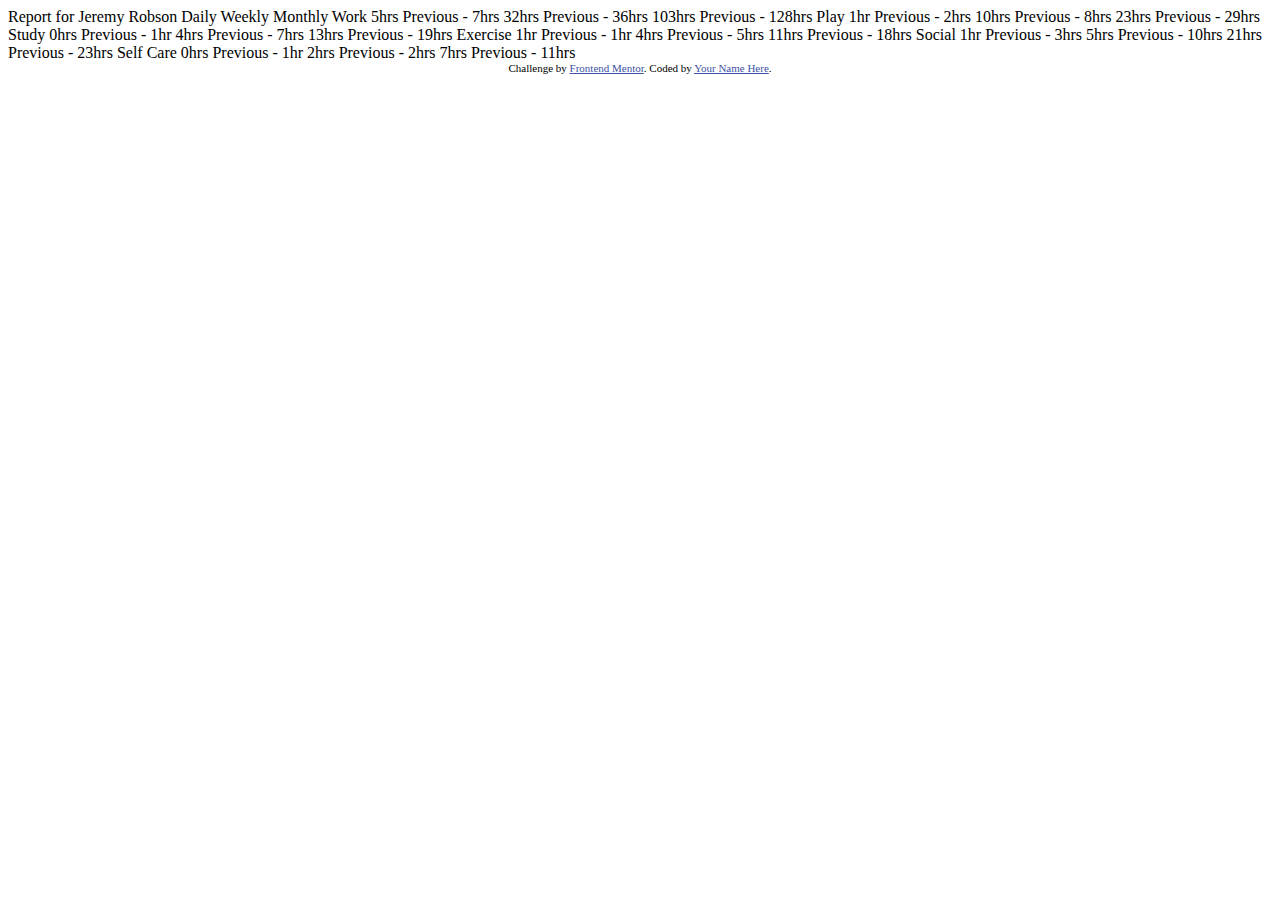
==== time-tracking-dashboard-main/index.html @ 98cc14f6 "docs : add time-tracking-dashboard folder" ====
<!DOCTYPE html>
<html lang="en">
<head>
  <meta charset="UTF-8">
  <meta name="viewport" content="width=device-width, initial-scale=1.0"> <!-- displays site properly based on user's device -->

  <link rel="icon" type="image/png" sizes="32x32" href="./images/favicon-32x32.png">
  
  <title>Frontend Mentor | Time tracking dashboard</title>

  <!-- Feel free to remove these styles or customise in your own stylesheet 👍 -->
  <style>
    .attribution { font-size: 11px; text-align: center; }
    .attribution a { color: hsl(228, 45%, 44%); }
  </style>
</head>
<body>

  Report for
  Jeremy Robson

  Daily
  Weekly
  Monthly

  Work
  5hrs <!-- daily -->
  Previous - 7hrs <!-- daily -->
  32hrs <!-- weekly -->
  Previous - 36hrs <!-- weekly -->
  103hrs <!-- monthly -->
  Previous - 128hrs <!-- monthly -->

  Play
  1hr <!-- daily -->
  Previous - 2hrs <!-- daily -->
  10hrs <!-- weekly -->
  Previous - 8hrs <!-- weekly -->
  23hrs <!-- monthly -->
  Previous - 29hrs <!-- monthly -->

  Study
  0hrs <!-- daily -->
  Previous - 1hr <!-- daily -->
  4hrs <!-- weekly -->
  Previous - 7hrs <!-- weekly -->
  13hrs <!-- monthly -->
  Previous - 19hrs <!-- monthly -->

  Exercise
  1hr <!-- daily -->
  Previous - 1hr <!-- daily -->
  4hrs <!-- weekly -->
  Previous - 5hrs <!-- weekly -->
  11hrs <!-- monthly -->
  Previous - 18hrs <!-- monthly -->

  Social
  1hr <!-- daily -->
  Previous - 3hrs <!-- daily -->
  5hrs <!-- weekly -->
  Previous - 10hrs <!-- weekly -->
  21hrs <!-- monthly -->
  Previous - 23hrs <!-- monthly -->

  Self Care
  0hrs <!-- daily -->
  Previous - 1hr <!-- daily -->
  2hrs <!-- weekly -->
  Previous - 2hrs <!-- weekly -->
  7hrs <!-- monthly -->
  Previous - 11hrs <!-- monthly -->

  
  <div class="attribution">
    Challenge by <a href="https://www.frontendmentor.io?ref=challenge" target="_blank">Frontend Mentor</a>. 
    Coded by <a href="#">Your Name Here</a>.
  </div>
</body>
</html>
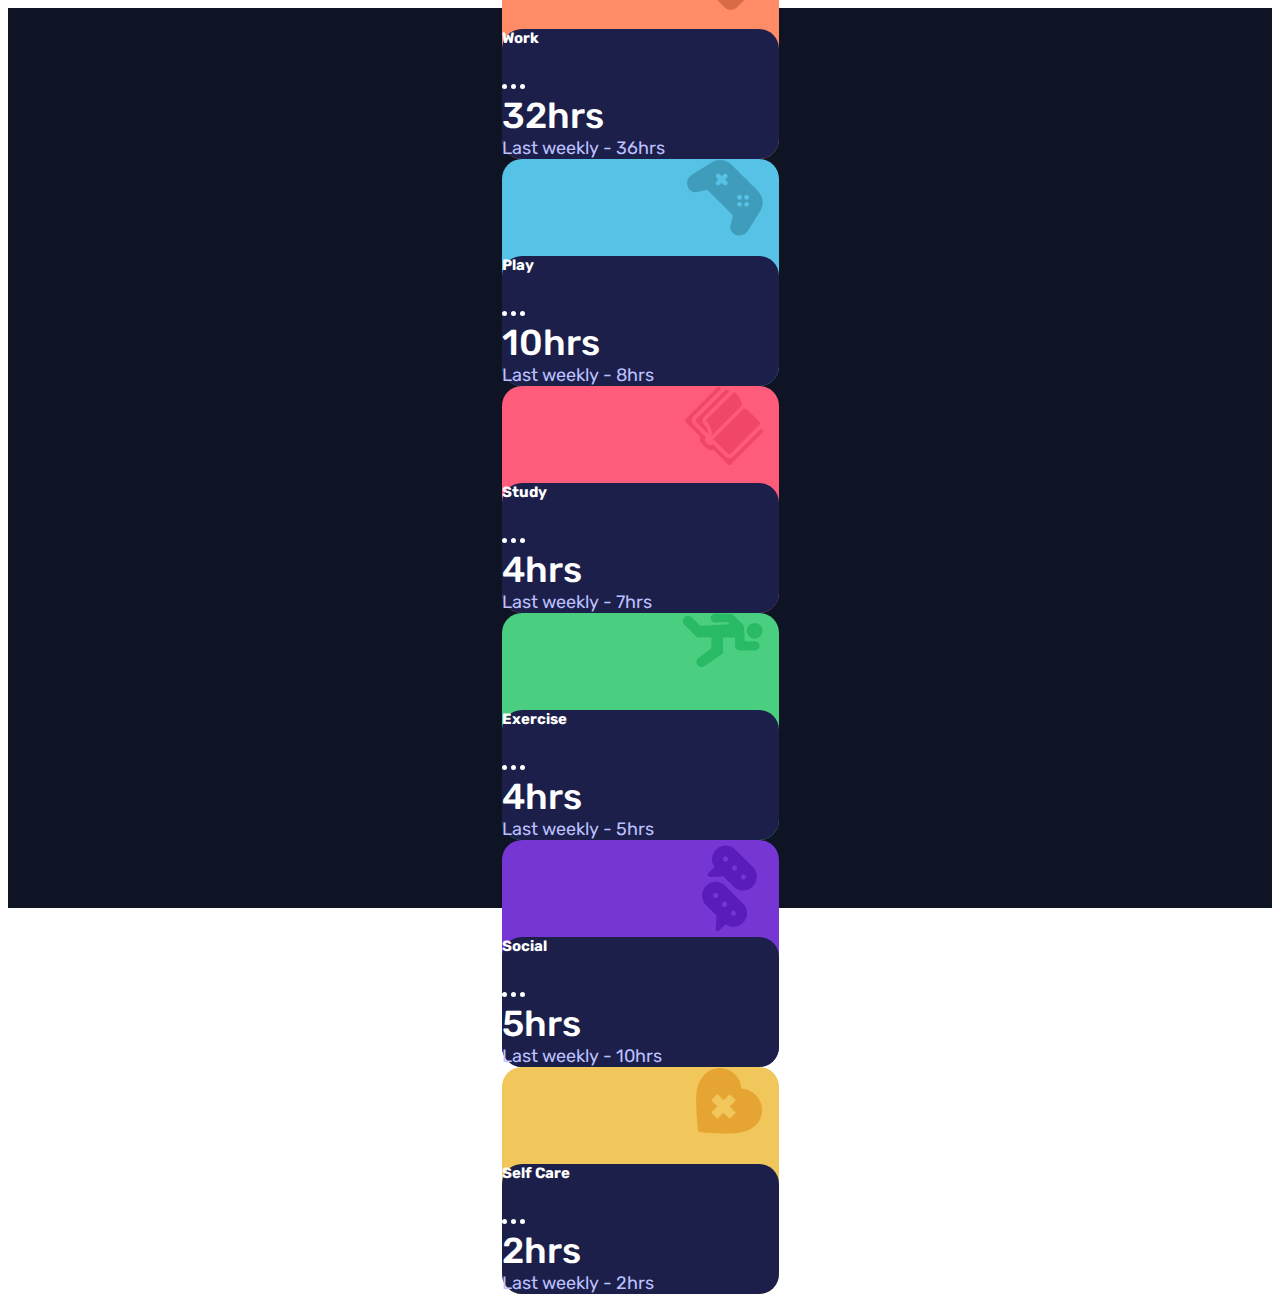
==== commit 55fb0fd2: "challenge: time-tracking-dashboard" ====
--- a/time-tracking-dashboard-main/index.html
+++ b/time-tracking-dashboard-main/index.html
@@ -1,80 +1,194 @@
-<!DOCTYPE html>
+<!doctype html>
 <html lang="en">
+
 <head>
-  <meta charset="UTF-8">
-  <meta name="viewport" content="width=device-width, initial-scale=1.0"> <!-- displays site properly based on user's device -->
+	<!-- Required meta tags -->
+	<meta charset="utf-8">
+	<meta name="viewport" content="width=device-width, initial-scale=1">
 
-  <link rel="icon" type="image/png" sizes="32x32" href="./images/favicon-32x32.png">
-  
-  <title>Frontend Mentor | Time tracking dashboard</title>
+	<!-- Bootstrap CSS -->
+	<link href="https://cdn.jsdelivr.net/npm/bootstrap@5.1.1/dist/css/bootstrap.min.css" rel="stylesheet"
+		integrity="sha384-F3w7mX95PdgyTmZZMECAngseQB83DfGTowi0iMjiWaeVhAn4FJkqJByhZMI3AhiU" crossorigin="anonymous">
+	<link rel="stylesheet" href="style.css">
 
-  <!-- Feel free to remove these styles or customise in your own stylesheet 👍 -->
-  <style>
-    .attribution { font-size: 11px; text-align: center; }
-    .attribution a { color: hsl(228, 45%, 44%); }
-  </style>
+	<title>Time Tracking Dashboard</title>
 </head>
+
 <body>
+	<section class="bg-very-dark-blue center-item time-track-section">
+		<div class="container g-0 row">
+			<div class="col-md-3 rounded-card bg-dark-blue">
+				<div
+					class="p-4 d-flex flex-md-column p-sm-5 justify-content-md-between justify-content-center rounded-card bg-blue align-items-center align-items-md-start">
+					<img src="images/image-jeremy.png" alt="" class="img-card">
+					<div class="my-sm-4">
+						<p class="mb-0 text-pale-blue">Report For</p>
+						<h1 class="fw-light display-4">Jeremy Robson</h1>
+					</div>
 
-  Report for
-  Jeremy Robson
+				</div>
+				<div class="bg-dark-blue p-sm-3 rounded-card">
+					<ul class="nav flex-sm-column">
+						<li class="nav-item">
+							<a class="nav-link" aria-current="page" href="#">Daily</a>
+						</li>
+						<li class="nav-item">
+							<a class="nav-link nav-link-active" href="#">Weekly</a>
+						</li>
+						<li class="nav-item">
+							<a class="nav-link" href="#">Monthly</a>
+						</li>
+					</ul>
+				</div>
+			</div>
+			<div class="col-sm-9">
+				<div class="py-4 px-sm-4 row g-sm-4 g-4">
+					<div class="col-sm-4">
+						<div class="bg-light-red rounded-card card-container">
+							<div class="bg-card">
+								<img src="images/icon-work.svg" alt="" class="icon-card">
+							</div>
+							<div
+								class="p-4 d-flex flex-column justify-content-between rounded-card bg-dark-blue card-content">
+								<div class="d-flex justify-content-between align-items-center">
+									<h5 class="my-auto title">Work</h5>
+									<div class="items-center ">
+										<span class=" dot"></span>
+										<span class="dot"></span>
+										<span class="dot"></span>
+									</div>
+								</div>
+								<div class="mt-3 hrs">
+									<h1 class="display-3 current">32hrs</h1>
+									<p class="opacity-50 text-pale-blue previous">Last week - 36 hrs
+									</p>
+								</div>
+							</div>
+						</div>
+					</div>
+					<div class="col-sm-4">
+						<div class="bg-soft-blue rounded-card">
+							<div class="bg-card">
+								<img src="images/icon-play.svg" alt="" class="icon-card">
+							</div>
+							<div
+								class="p-4 d-flex flex-column justify-content-between rounded-card bg-dark-blue card-content">
+								<div class="d-flex justify-content-between align-items-center">
+									<h5 class="my-auto title">Work</h5>
+									<div class="items-center ">
+										<span class=" dot"></span>
+										<span class="dot"></span>
+										<span class="dot"></span>
+									</div>
+								</div>
+								<div class="mt-3 hrs">
+									<h1 class="display-3 current">32hrs</h1>
+									<p class="opacity-50 text-pale-blue previous">Last week - 36 hrs
+									</p>
+								</div>
+							</div>
+						</div>
+					</div>
+					<div class="col-sm-4">
+						<div class="bg-light-red-s rounded-card">
+							<div class="bg-card">
+								<img src="images/icon-study.svg" alt="" class="icon-card">
+							</div>
+							<div
+								class="p-4 d-flex flex-column justify-content-between rounded-card bg-dark-blue card-content">
+								<div class="d-flex justify-content-between align-items-center">
+									<h5 class="my-auto title">Work</h5>
+									<div class="items-center ">
+										<span class=" dot"></span>
+										<span class="dot"></span>
+										<span class="dot"></span>
+									</div>
+								</div>
+								<div class="mt-3 hrs">
+									<h1 class="display-3 current">32hrs</h1>
+									<p class="opacity-50 text-pale-blue previous">Last week - 36 hrs
+									</p>
+								</div>
+							</div>
+						</div>
+					</div>
+					<div class="col-sm-4">
+						<div class="bg-lime-green rounded-card">
+							<div class="bg-card">
+								<img src="images/icon-exercise.svg" alt="" class="icon-card">
+							</div>
+							<div
+								class="p-4 d-flex flex-column justify-content-between rounded-card bg-dark-blue card-content">
+								<div class="d-flex justify-content-between align-items-center">
+									<h5 class="my-auto title">Work</h5>
+									<div class="items-center ">
+										<span class=" dot"></span>
+										<span class="dot"></span>
+										<span class="dot"></span>
+									</div>
+								</div>
+								<div class="mt-3 hrs">
+									<h1 class="display-3 current">32hrs</h1>
+									<p class="opacity-50 text-pale-blue previous">Last week - 36 hrs
+									</p>
+								</div>
+							</div>
+						</div>
+					</div>
+					<div class="col-sm-4">
+						<div class="bg-violet rounded-card">
+							<div class="bg-card">
+								<img src="images/icon-social.svg" alt="" class="icon-card">
+							</div>
+							<div
+								class="p-4 d-flex flex-column justify-content-between rounded-card bg-dark-blue card-content">
+								<div class="d-flex justify-content-between align-items-center">
+									<h5 class="my-auto title">Work</h5>
+									<div class="items-center ">
+										<span class=" dot"></span>
+										<span class="dot"></span>
+										<span class="dot"></span>
+									</div>
+								</div>
+								<div class="mt-3 hrs">
+									<h1 class="display-3 current">32hrs</h1>
+									<p class="opacity-50 text-pale-blue previous">Last week - 36 hrs
+									</p>
+								</div>
+							</div>
+						</div>
+					</div>
+					<div class="col-sm-4">
+						<div class="bg-soft-orange rounded-card">
+							<div class="bg-card">
+								<img src="images/icon-self-care.svg" alt="" class="icon-card">
+							</div>
+							<div
+								class="p-4 d-flex flex-column justify-content-between rounded-card bg-dark-blue card-content">
+								<div class="d-flex justify-content-between align-items-center">
+									<h5 class="my-auto title">Work</h5>
+									<div class="items-center ">
+										<span class=" dot"></span>
+										<span class="dot"></span>
+										<span class="dot"></span>
+									</div>
+								</div>
+								<div class="mt-3 hrs">
+									<h1 class="display-3 current">32hrs</h1>
+									<p class="opacity-50 text-pale-blue previous">Last week - 36 hrs
+									</p>
+								</div>
+							</div>
+						</div>
+					</div>
+				</div>
+			</div>
+		</div>
+	</section>
+	<script src="https://cdn.jsdelivr.net/npm/bootstrap@5.1.1/dist/js/bootstrap.bundle.min.js"
+		integrity="sha384-/bQdsTh/da6pkI1MST/rWKFNjaCP5gBSY4sEBT38Q/9RBh9AH40zEOg7Hlq2THRZ" crossorigin="anonymous">
+	</script>
+	<script src="app.js" type="text/javascript"></script>
+</body>
 
-  Daily
-  Weekly
-  Monthly
-
-  Work
-  5hrs <!-- daily -->
-  Previous - 7hrs <!-- daily -->
-  32hrs <!-- weekly -->
-  Previous - 36hrs <!-- weekly -->
-  103hrs <!-- monthly -->
-  Previous - 128hrs <!-- monthly -->
-
-  Play
-  1hr <!-- daily -->
-  Previous - 2hrs <!-- daily -->
-  10hrs <!-- weekly -->
-  Previous - 8hrs <!-- weekly -->
-  23hrs <!-- monthly -->
-  Previous - 29hrs <!-- monthly -->
-
-  Study
-  0hrs <!-- daily -->
-  Previous - 1hr <!-- daily -->
-  4hrs <!-- weekly -->
-  Previous - 7hrs <!-- weekly -->
-  13hrs <!-- monthly -->
-  Previous - 19hrs <!-- monthly -->
-
-  Exercise
-  1hr <!-- daily -->
-  Previous - 1hr <!-- daily -->
-  4hrs <!-- weekly -->
-  Previous - 5hrs <!-- weekly -->
-  11hrs <!-- monthly -->
-  Previous - 18hrs <!-- monthly -->
-
-  Social
-  1hr <!-- daily -->
-  Previous - 3hrs <!-- daily -->
-  5hrs <!-- weekly -->
-  Previous - 10hrs <!-- weekly -->
-  21hrs <!-- monthly -->
-  Previous - 23hrs <!-- monthly -->
-
-  Self Care
-  0hrs <!-- daily -->
-  Previous - 1hr <!-- daily -->
-  2hrs <!-- weekly -->
-  Previous - 2hrs <!-- weekly -->
-  7hrs <!-- monthly -->
-  Previous - 11hrs <!-- monthly -->
-
-  
-  <div class="attribution">
-    Challenge by <a href="https://www.frontendmentor.io?ref=challenge" target="_blank">Frontend Mentor</a>. 
-    Coded by <a href="#">Your Name Here</a>.
-  </div>
-</body>
 </html>--- a/time-tracking-dashboard-main/style.css
+++ b/time-tracking-dashboard-main/style.css
@@ -0,0 +1,181 @@
+@import url('https://fonts.googleapis.com/css2?family=Rubik:wght@300;400;500&display=swap');
+
+body {
+	font-family: 'Rubik', sans-serif;
+	color: #ffff;
+	font-size: 18px;
+}
+
+.bg-blue {
+	background-color: hsl(246, 80%, 60%);
+}
+
+/* Work */
+.bg-light-red {
+	background: hsl(15, 100%, 70%);
+	z-index: 100;
+}
+
+/* Play */
+.bg-soft-blue {
+	background: hsl(195, 74%, 62%);
+}
+
+/* Light Red */
+.bg-light-red-s {
+	background: hsl(348, 100%, 68%);
+}
+
+/* Exercies */
+.bg-lime-green {
+	background: hsl(145, 58%, 55%);
+}
+
+/* SOcial */
+.bg-violet {
+	background: hsl(264, 64%, 52%);
+}
+
+/* Self-Care */
+.bg-soft-orange {
+	background: hsl(43, 84%, 65%);
+}
+
+.bg-very-dark-blue {
+	background: hsl(226, 43%, 10%);
+	height: 100vh;
+}
+
+.bg-dark-blue {
+	background: hsl(235, 46%, 20%);
+}
+
+.bg-desaturated-blue {
+	background: hsl(235, 45%, 61%);
+}
+
+.bg-pale-blue {
+	background: hsl(236, 100%, 87%);
+}
+
+.text-pale-blue {
+	color: hsl(236, 100%, 87%);
+}
+
+.center-item {
+	display: flex;
+	justify-content: center;
+	align-items: center;
+}
+
+.img-card {
+	width: 100px;
+	height: 100px;
+	border: 4px solid #fff;
+	border-radius: 50%;
+}
+
+
+.rounded-card {
+	border-radius: 20px;
+}
+
+.nav-link {
+	color: hsl(236, 100%, 87%);
+	opacity: 50%;
+}
+
+.nav-link:focus {
+	opacity: 100%;
+	color: hsl(236, 100%, 87%);
+}
+
+.nav-link:hover {
+	opacity: 100%;
+	color: hsl(236, 100%, 87%);
+}
+
+.nav-link-active {
+	opacity: 100%;
+	color: hsl(236, 100%, 87%);
+}
+
+.bg-card {
+	z-index: 1;
+	height: 8vh;
+	position: relative;
+}
+
+.icon-card {
+	position: absolute;
+	right: 1rem;
+	z-index: -1;
+}
+
+.card-content {
+	position: relative;
+	z-index: 11;
+	cursor: pointer;
+}
+
+.card-content:hover {
+	background: hsl(235, 45%, 61%);
+}
+
+.dot {
+	height: 5px;
+	width: 5px;
+	background-color: #fff;
+	border-radius: 50%;
+	display: inline-block;
+	cursor: pointer;
+}
+
+.time-track-section {
+	min-height: 100vh;
+}
+
+.display-3 {
+	font-weight: 500;
+	margin: auto 0;
+}
+
+p {
+	margin: auto 0;
+}
+
+
+@media only screen and (max-width: 768px) {
+	.time-track-section {
+		justify-content: center;
+		align-items: center;
+		padding: 1rem;
+		height: 100%;
+	}
+
+	.img-card {
+		height: 60px;
+		width: 60px;
+		margin-right: 0.5rem;
+	}
+
+	.display-4 {
+		font-size: 1.75rem;
+	}
+
+	.nav {
+		display: flex;
+		justify-content: center;
+		padding: 0.5rem;
+	}
+
+	.hrs {
+		display: flex;
+		justify-content: space-between;
+		/* align-items: center; */
+	}
+
+	.display-3 {
+		font-size: 1.75rem;
+	}
+}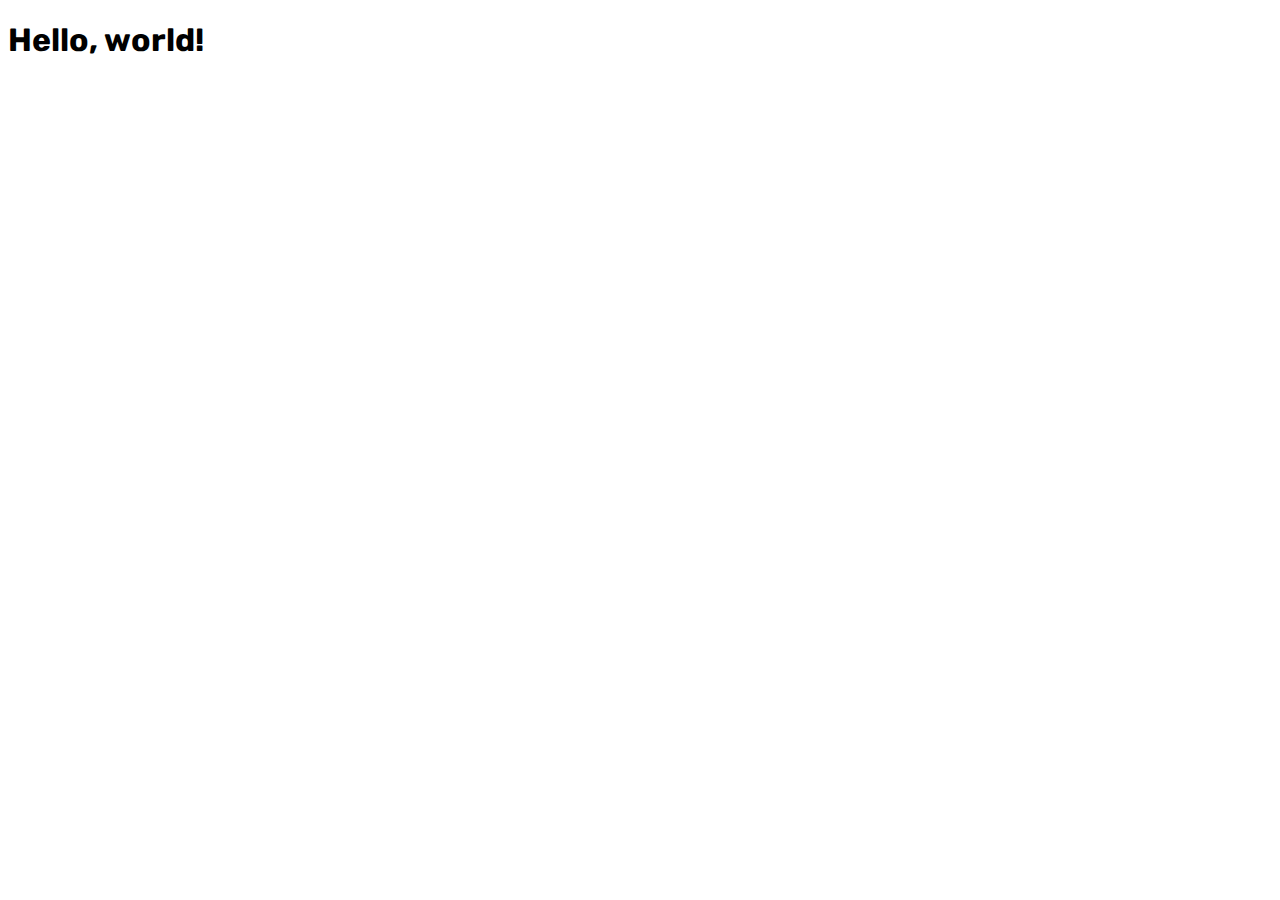
==== commit d4c5f9b1: "style : set color class" ====
--- a/time-tracking-dashboard-main/index.html
+++ b/time-tracking-dashboard-main/index.html
@@ -11,184 +11,14 @@
 		integrity="sha384-F3w7mX95PdgyTmZZMECAngseQB83DfGTowi0iMjiWaeVhAn4FJkqJByhZMI3AhiU" crossorigin="anonymous">
 	<link rel="stylesheet" href="style.css">
 
-	<title>Time Tracking Dashboard</title>
+	<title>Hello, world!</title>
 </head>
 
 <body>
-	<section class="bg-very-dark-blue center-item time-track-section">
-		<div class="container g-0 row">
-			<div class="col-md-3 rounded-card bg-dark-blue">
-				<div
-					class="p-4 d-flex flex-md-column p-sm-5 justify-content-md-between justify-content-center rounded-card bg-blue align-items-center align-items-md-start">
-					<img src="images/image-jeremy.png" alt="" class="img-card">
-					<div class="my-sm-4">
-						<p class="mb-0 text-pale-blue">Report For</p>
-						<h1 class="fw-light display-4">Jeremy Robson</h1>
-					</div>
-
-				</div>
-				<div class="bg-dark-blue p-sm-3 rounded-card">
-					<ul class="nav flex-sm-column">
-						<li class="nav-item">
-							<a class="nav-link" aria-current="page" href="#">Daily</a>
-						</li>
-						<li class="nav-item">
-							<a class="nav-link nav-link-active" href="#">Weekly</a>
-						</li>
-						<li class="nav-item">
-							<a class="nav-link" href="#">Monthly</a>
-						</li>
-					</ul>
-				</div>
-			</div>
-			<div class="col-sm-9">
-				<div class="py-4 px-sm-4 row g-sm-4 g-4">
-					<div class="col-sm-4">
-						<div class="bg-light-red rounded-card card-container">
-							<div class="bg-card">
-								<img src="images/icon-work.svg" alt="" class="icon-card">
-							</div>
-							<div
-								class="p-4 d-flex flex-column justify-content-between rounded-card bg-dark-blue card-content">
-								<div class="d-flex justify-content-between align-items-center">
-									<h5 class="my-auto title">Work</h5>
-									<div class="items-center ">
-										<span class=" dot"></span>
-										<span class="dot"></span>
-										<span class="dot"></span>
-									</div>
-								</div>
-								<div class="mt-3 hrs">
-									<h1 class="display-3 current">32hrs</h1>
-									<p class="opacity-50 text-pale-blue previous">Last week - 36 hrs
-									</p>
-								</div>
-							</div>
-						</div>
-					</div>
-					<div class="col-sm-4">
-						<div class="bg-soft-blue rounded-card">
-							<div class="bg-card">
-								<img src="images/icon-play.svg" alt="" class="icon-card">
-							</div>
-							<div
-								class="p-4 d-flex flex-column justify-content-between rounded-card bg-dark-blue card-content">
-								<div class="d-flex justify-content-between align-items-center">
-									<h5 class="my-auto title">Work</h5>
-									<div class="items-center ">
-										<span class=" dot"></span>
-										<span class="dot"></span>
-										<span class="dot"></span>
-									</div>
-								</div>
-								<div class="mt-3 hrs">
-									<h1 class="display-3 current">32hrs</h1>
-									<p class="opacity-50 text-pale-blue previous">Last week - 36 hrs
-									</p>
-								</div>
-							</div>
-						</div>
-					</div>
-					<div class="col-sm-4">
-						<div class="bg-light-red-s rounded-card">
-							<div class="bg-card">
-								<img src="images/icon-study.svg" alt="" class="icon-card">
-							</div>
-							<div
-								class="p-4 d-flex flex-column justify-content-between rounded-card bg-dark-blue card-content">
-								<div class="d-flex justify-content-between align-items-center">
-									<h5 class="my-auto title">Work</h5>
-									<div class="items-center ">
-										<span class=" dot"></span>
-										<span class="dot"></span>
-										<span class="dot"></span>
-									</div>
-								</div>
-								<div class="mt-3 hrs">
-									<h1 class="display-3 current">32hrs</h1>
-									<p class="opacity-50 text-pale-blue previous">Last week - 36 hrs
-									</p>
-								</div>
-							</div>
-						</div>
-					</div>
-					<div class="col-sm-4">
-						<div class="bg-lime-green rounded-card">
-							<div class="bg-card">
-								<img src="images/icon-exercise.svg" alt="" class="icon-card">
-							</div>
-							<div
-								class="p-4 d-flex flex-column justify-content-between rounded-card bg-dark-blue card-content">
-								<div class="d-flex justify-content-between align-items-center">
-									<h5 class="my-auto title">Work</h5>
-									<div class="items-center ">
-										<span class=" dot"></span>
-										<span class="dot"></span>
-										<span class="dot"></span>
-									</div>
-								</div>
-								<div class="mt-3 hrs">
-									<h1 class="display-3 current">32hrs</h1>
-									<p class="opacity-50 text-pale-blue previous">Last week - 36 hrs
-									</p>
-								</div>
-							</div>
-						</div>
-					</div>
-					<div class="col-sm-4">
-						<div class="bg-violet rounded-card">
-							<div class="bg-card">
-								<img src="images/icon-social.svg" alt="" class="icon-card">
-							</div>
-							<div
-								class="p-4 d-flex flex-column justify-content-between rounded-card bg-dark-blue card-content">
-								<div class="d-flex justify-content-between align-items-center">
-									<h5 class="my-auto title">Work</h5>
-									<div class="items-center ">
-										<span class=" dot"></span>
-										<span class="dot"></span>
-										<span class="dot"></span>
-									</div>
-								</div>
-								<div class="mt-3 hrs">
-									<h1 class="display-3 current">32hrs</h1>
-									<p class="opacity-50 text-pale-blue previous">Last week - 36 hrs
-									</p>
-								</div>
-							</div>
-						</div>
-					</div>
-					<div class="col-sm-4">
-						<div class="bg-soft-orange rounded-card">
-							<div class="bg-card">
-								<img src="images/icon-self-care.svg" alt="" class="icon-card">
-							</div>
-							<div
-								class="p-4 d-flex flex-column justify-content-between rounded-card bg-dark-blue card-content">
-								<div class="d-flex justify-content-between align-items-center">
-									<h5 class="my-auto title">Work</h5>
-									<div class="items-center ">
-										<span class=" dot"></span>
-										<span class="dot"></span>
-										<span class="dot"></span>
-									</div>
-								</div>
-								<div class="mt-3 hrs">
-									<h1 class="display-3 current">32hrs</h1>
-									<p class="opacity-50 text-pale-blue previous">Last week - 36 hrs
-									</p>
-								</div>
-							</div>
-						</div>
-					</div>
-				</div>
-			</div>
-		</div>
-	</section>
+	<h1>Hello, world!</h1>
 	<script src="https://cdn.jsdelivr.net/npm/bootstrap@5.1.1/dist/js/bootstrap.bundle.min.js"
 		integrity="sha384-/bQdsTh/da6pkI1MST/rWKFNjaCP5gBSY4sEBT38Q/9RBh9AH40zEOg7Hlq2THRZ" crossorigin="anonymous">
 	</script>
-	<script src="app.js" type="text/javascript"></script>
 </body>
 
 </html>--- a/time-tracking-dashboard-main/style.css
+++ b/time-tracking-dashboard-main/style.css
@@ -2,8 +2,6 @@
 
 body {
 	font-family: 'Rubik', sans-serif;
-	color: #ffff;
-	font-size: 18px;
 }
 
 .bg-blue {
@@ -13,7 +11,6 @@
 /* Work */
 .bg-light-red {
 	background: hsl(15, 100%, 70%);
-	z-index: 100;
 }
 
 /* Play */
@@ -43,7 +40,6 @@
 
 .bg-very-dark-blue {
 	background: hsl(226, 43%, 10%);
-	height: 100vh;
 }
 
 .bg-dark-blue {
@@ -56,126 +52,4 @@
 
 .bg-pale-blue {
 	background: hsl(236, 100%, 87%);
-}
-
-.text-pale-blue {
-	color: hsl(236, 100%, 87%);
-}
-
-.center-item {
-	display: flex;
-	justify-content: center;
-	align-items: center;
-}
-
-.img-card {
-	width: 100px;
-	height: 100px;
-	border: 4px solid #fff;
-	border-radius: 50%;
-}
-
-
-.rounded-card {
-	border-radius: 20px;
-}
-
-.nav-link {
-	color: hsl(236, 100%, 87%);
-	opacity: 50%;
-}
-
-.nav-link:focus {
-	opacity: 100%;
-	color: hsl(236, 100%, 87%);
-}
-
-.nav-link:hover {
-	opacity: 100%;
-	color: hsl(236, 100%, 87%);
-}
-
-.nav-link-active {
-	opacity: 100%;
-	color: hsl(236, 100%, 87%);
-}
-
-.bg-card {
-	z-index: 1;
-	height: 8vh;
-	position: relative;
-}
-
-.icon-card {
-	position: absolute;
-	right: 1rem;
-	z-index: -1;
-}
-
-.card-content {
-	position: relative;
-	z-index: 11;
-	cursor: pointer;
-}
-
-.card-content:hover {
-	background: hsl(235, 45%, 61%);
-}
-
-.dot {
-	height: 5px;
-	width: 5px;
-	background-color: #fff;
-	border-radius: 50%;
-	display: inline-block;
-	cursor: pointer;
-}
-
-.time-track-section {
-	min-height: 100vh;
-}
-
-.display-3 {
-	font-weight: 500;
-	margin: auto 0;
-}
-
-p {
-	margin: auto 0;
-}
-
-
-@media only screen and (max-width: 768px) {
-	.time-track-section {
-		justify-content: center;
-		align-items: center;
-		padding: 1rem;
-		height: 100%;
-	}
-
-	.img-card {
-		height: 60px;
-		width: 60px;
-		margin-right: 0.5rem;
-	}
-
-	.display-4 {
-		font-size: 1.75rem;
-	}
-
-	.nav {
-		display: flex;
-		justify-content: center;
-		padding: 0.5rem;
-	}
-
-	.hrs {
-		display: flex;
-		justify-content: space-between;
-		/* align-items: center; */
-	}
-
-	.display-3 {
-		font-size: 1.75rem;
-	}
 }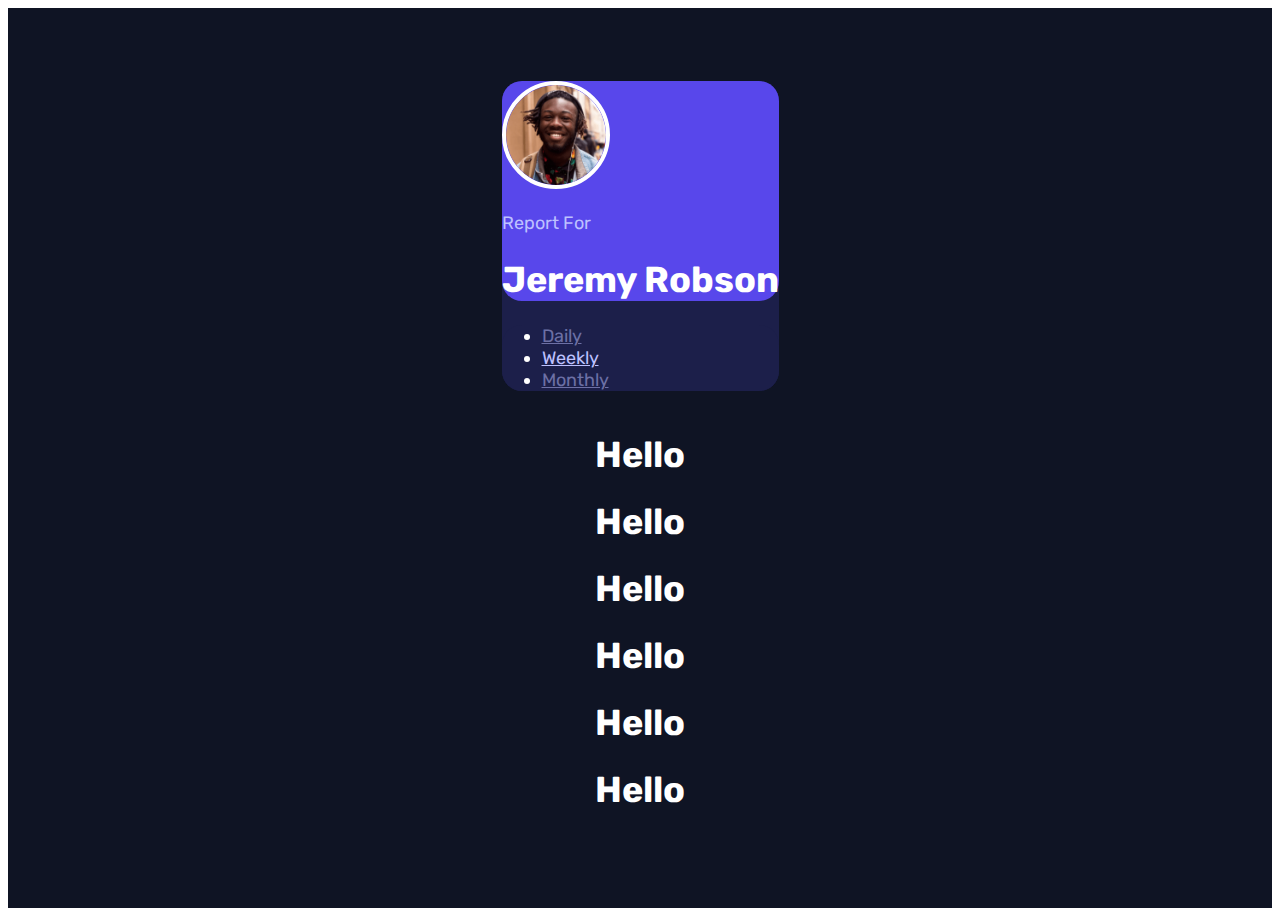
==== commit a7b1a6b6: "style : Card Main Menu" ====
--- a/time-tracking-dashboard-main/index.html
+++ b/time-tracking-dashboard-main/index.html
@@ -15,7 +15,55 @@
 </head>
 
 <body>
-	<h1>Hello, world!</h1>
+	<section class="bg-very-dark-blue center-item">
+		<div class="container g-0 row">
+			<div class="col-sm-3 rounded-card bg-dark-blue">
+				<div class=" d-flex flex-sm-column p-sm-5 justify-content-sm-between rounded-card bg-blue">
+					<img src="images/image-jeremy.png" alt="" class="img-card">
+					<div class="my-sm-5">
+						<p class="mb-0 text-pale-blue">Report For</p>
+						<h1 class="fw-light display-4">Jeremy Robson</h1>
+					</div>
+
+				</div>
+				<div class="bg-dark-blue p-sm-3 rounded-card">
+					<ul class="nav flex-column">
+						<li class="nav-item">
+							<a class="nav-link" aria-current="page" href="#">Daily</a>
+						</li>
+						<li class="nav-item">
+							<a class="nav-link nav-link-active" href="#">Weekly</a>
+						</li>
+						<li class="nav-item">
+							<a class="nav-link" href="#">Monthly</a>
+						</li>
+					</ul>
+				</div>
+			</div>
+			<div class="col-sm-9 center-item">
+				<div class="row">
+					<div class="col-sm-4">
+						<h1 class="text-white">Hello</h1>
+					</div>
+					<div class="col-sm-4">
+						<h1 class="text-white">Hello</h1>
+					</div>
+					<div class="col-sm-4">
+						<h1 class="text-white">Hello</h1>
+					</div>
+					<div class="col-sm-4">
+						<h1 class="text-white">Hello</h1>
+					</div>
+					<div class="col-sm-4">
+						<h1 class="text-white">Hello</h1>
+					</div>
+					<div class="col-sm-4">
+						<h1 class="text-white">Hello</h1>
+					</div>
+				</div>
+			</div>
+		</div>
+	</section>
 	<script src="https://cdn.jsdelivr.net/npm/bootstrap@5.1.1/dist/js/bootstrap.bundle.min.js"
 		integrity="sha384-/bQdsTh/da6pkI1MST/rWKFNjaCP5gBSY4sEBT38Q/9RBh9AH40zEOg7Hlq2THRZ" crossorigin="anonymous">
 	</script>
--- a/time-tracking-dashboard-main/style.css
+++ b/time-tracking-dashboard-main/style.css
@@ -2,6 +2,8 @@
 
 body {
 	font-family: 'Rubik', sans-serif;
+	color: #ffff;
+	font-size: 18px;
 }
 
 .bg-blue {
@@ -40,6 +42,7 @@
 
 .bg-very-dark-blue {
 	background: hsl(226, 43%, 10%);
+	height: 100vh;
 }
 
 .bg-dark-blue {
@@ -52,4 +55,35 @@
 
 .bg-pale-blue {
 	background: hsl(236, 100%, 87%);
+}
+
+.text-pale-blue {
+	color: hsl(236, 100%, 87%);
+}
+
+.center-item {
+	display: flex;
+	justify-content: center;
+	align-items: center;
+}
+
+.img-card {
+	width: 100px;
+	height: 100px;
+	border: 4px solid #fff;
+	border-radius: 50%;
+}
+
+
+.rounded-card {
+	border-radius: 20px;
+}
+
+.nav-link {
+	color: hsl(236, 100%, 87%);
+	opacity: 50%;
+}
+
+.nav-link-active {
+	opacity: 100%;
 }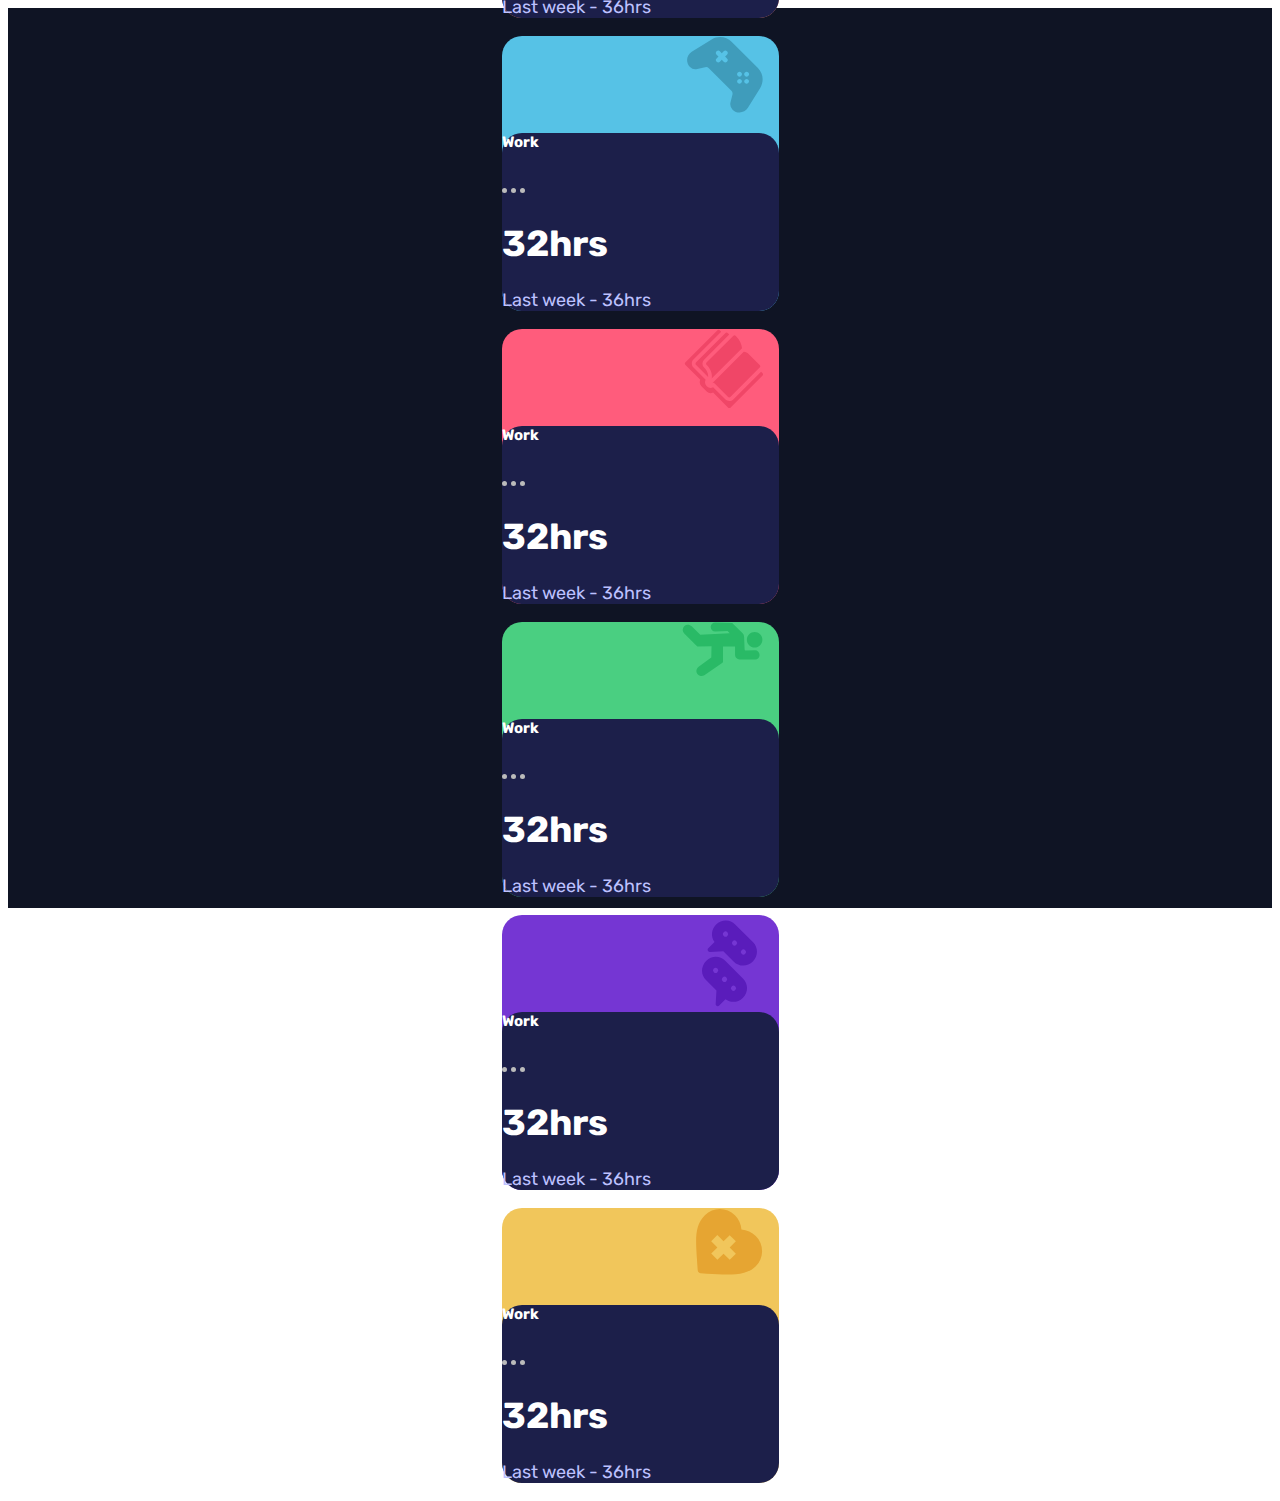
==== commit 64f1ed90: "style : styling all card" ====
--- a/time-tracking-dashboard-main/index.html
+++ b/time-tracking-dashboard-main/index.html
@@ -20,7 +20,7 @@
 			<div class="col-sm-3 rounded-card bg-dark-blue">
 				<div class=" d-flex flex-sm-column p-sm-5 justify-content-sm-between rounded-card bg-blue">
 					<img src="images/image-jeremy.png" alt="" class="img-card">
-					<div class="my-sm-5">
+					<div class="my-sm-4">
 						<p class="mb-0 text-pale-blue">Report For</p>
 						<h1 class="fw-light display-4">Jeremy Robson</h1>
 					</div>
@@ -40,25 +40,145 @@
 					</ul>
 				</div>
 			</div>
-			<div class="col-sm-9 center-item">
-				<div class="row">
+			<div class="col-sm-9">
+				<div class="px-4 row g-sm-4">
 					<div class="col-sm-4">
-						<h1 class="text-white">Hello</h1>
+						<div class="bg-light-red rounded-card">
+							<div class="bg-card">
+								<img src="images/icon-work.svg" alt="" class="icon-card">
+							</div>
+							<div
+								class="d-flex flex-sm-column p-sm-4 justify-content-sm-between rounded-card bg-dark-blue card-content">
+								<div class="d-flex justify-content-between align-items-center">
+									<h5 class="my-auto">Work</h5>
+									<div class="items-center ">
+										<span class=" dot"></span>
+										<span class="dot"></span>
+										<span class="dot"></span>
+									</div>
+								</div>
+								<div class="mt-sm-3">
+									<h1 class="display-3 current">32hrs</h1>
+									<p class="opacity-50 text-pale-blue">Last week - <span class="previous">36hrs</span>
+									</p>
+								</div>
+							</div>
+						</div>
 					</div>
 					<div class="col-sm-4">
-						<h1 class="text-white">Hello</h1>
+						<div class="bg-soft-blue rounded-card">
+							<div class="bg-card">
+								<img src="images/icon-play.svg" alt="" class="icon-card">
+							</div>
+							<div
+								class="d-flex flex-sm-column p-sm-4 justify-content-sm-between rounded-card bg-dark-blue card-content">
+								<div class="d-flex justify-content-between align-items-center">
+									<h5 class="my-auto">Work</h5>
+									<div class="items-center ">
+										<span class=" dot"></span>
+										<span class="dot"></span>
+										<span class="dot"></span>
+									</div>
+								</div>
+								<div class="mt-sm-3">
+									<h1 class="display-3 current">32hrs</h1>
+									<p class="opacity-50 text-pale-blue">Last week - <span class="previous">36hrs</span>
+									</p>
+								</div>
+							</div>
+						</div>
 					</div>
 					<div class="col-sm-4">
-						<h1 class="text-white">Hello</h1>
+						<div class="bg-light-red-s rounded-card">
+							<div class="bg-card">
+								<img src="images/icon-study.svg" alt="" class="icon-card">
+							</div>
+							<div
+								class="d-flex flex-sm-column p-sm-4 justify-content-sm-between rounded-card bg-dark-blue card-content">
+								<div class="d-flex justify-content-between align-items-center">
+									<h5 class="my-auto">Work</h5>
+									<div class="items-center ">
+										<span class=" dot"></span>
+										<span class="dot"></span>
+										<span class="dot"></span>
+									</div>
+								</div>
+								<div class="mt-sm-3">
+									<h1 class="display-3 current">32hrs</h1>
+									<p class="opacity-50 text-pale-blue">Last week - <span class="previous">36hrs</span>
+									</p>
+								</div>
+							</div>
+						</div>
 					</div>
 					<div class="col-sm-4">
-						<h1 class="text-white">Hello</h1>
+						<div class="bg-lime-green rounded-card">
+							<div class="bg-card">
+								<img src="images/icon-exercise.svg" alt="" class="icon-card">
+							</div>
+							<div
+								class="d-flex flex-sm-column p-sm-4 justify-content-sm-between rounded-card bg-dark-blue card-content">
+								<div class="d-flex justify-content-between align-items-center">
+									<h5 class="my-auto">Work</h5>
+									<div class="items-center ">
+										<span class=" dot"></span>
+										<span class="dot"></span>
+										<span class="dot"></span>
+									</div>
+								</div>
+								<div class="mt-sm-3">
+									<h1 class="display-3 current">32hrs</h1>
+									<p class="opacity-50 text-pale-blue">Last week - <span class="previous">36hrs</span>
+									</p>
+								</div>
+							</div>
+						</div>
 					</div>
 					<div class="col-sm-4">
-						<h1 class="text-white">Hello</h1>
+						<div class="bg-violet rounded-card">
+							<div class="bg-card">
+								<img src="images/icon-social.svg" alt="" class="icon-card">
+							</div>
+							<div
+								class="d-flex flex-sm-column p-sm-4 justify-content-sm-between rounded-card bg-dark-blue card-content">
+								<div class="d-flex justify-content-between align-items-center">
+									<h5 class="my-auto">Work</h5>
+									<div class="items-center ">
+										<span class=" dot"></span>
+										<span class="dot"></span>
+										<span class="dot"></span>
+									</div>
+								</div>
+								<div class="mt-sm-3">
+									<h1 class="display-3 current">32hrs</h1>
+									<p class="opacity-50 text-pale-blue">Last week - <span class="previous">36hrs</span>
+									</p>
+								</div>
+							</div>
+						</div>
 					</div>
 					<div class="col-sm-4">
-						<h1 class="text-white">Hello</h1>
+						<div class="bg-soft-orange rounded-card">
+							<div class="bg-card">
+								<img src="images/icon-self-care.svg" alt="" class="icon-card">
+							</div>
+							<div
+								class="d-flex flex-sm-column p-sm-4 justify-content-sm-between rounded-card bg-dark-blue card-content">
+								<div class="d-flex justify-content-between align-items-center">
+									<h5 class="my-auto">Work</h5>
+									<div class="items-center ">
+										<span class=" dot"></span>
+										<span class="dot"></span>
+										<span class="dot"></span>
+									</div>
+								</div>
+								<div class="mt-sm-3">
+									<h1 class="display-3 current">32hrs</h1>
+									<p class="opacity-50 text-pale-blue">Last week - <span class="previous">36hrs</span>
+									</p>
+								</div>
+							</div>
+						</div>
 					</div>
 				</div>
 			</div>
--- a/time-tracking-dashboard-main/style.css
+++ b/time-tracking-dashboard-main/style.css
@@ -13,6 +13,7 @@
 /* Work */
 .bg-light-red {
 	background: hsl(15, 100%, 70%);
+	z-index: 100;
 }
 
 /* Play */
@@ -86,4 +87,30 @@
 
 .nav-link-active {
 	opacity: 100%;
+}
+
+.bg-card {
+	z-index: 1;
+	height: 8vh;
+	position: relative;
+}
+
+.icon-card {
+	position: absolute;
+	right: 1rem;
+	z-index: -1;
+}
+
+.card-content {
+	position: relative;
+	z-index: 11;
+
+}
+
+.dot {
+	height: 5px;
+	width: 5px;
+	background-color: #bbb;
+	border-radius: 50%;
+	display: inline-block;
 }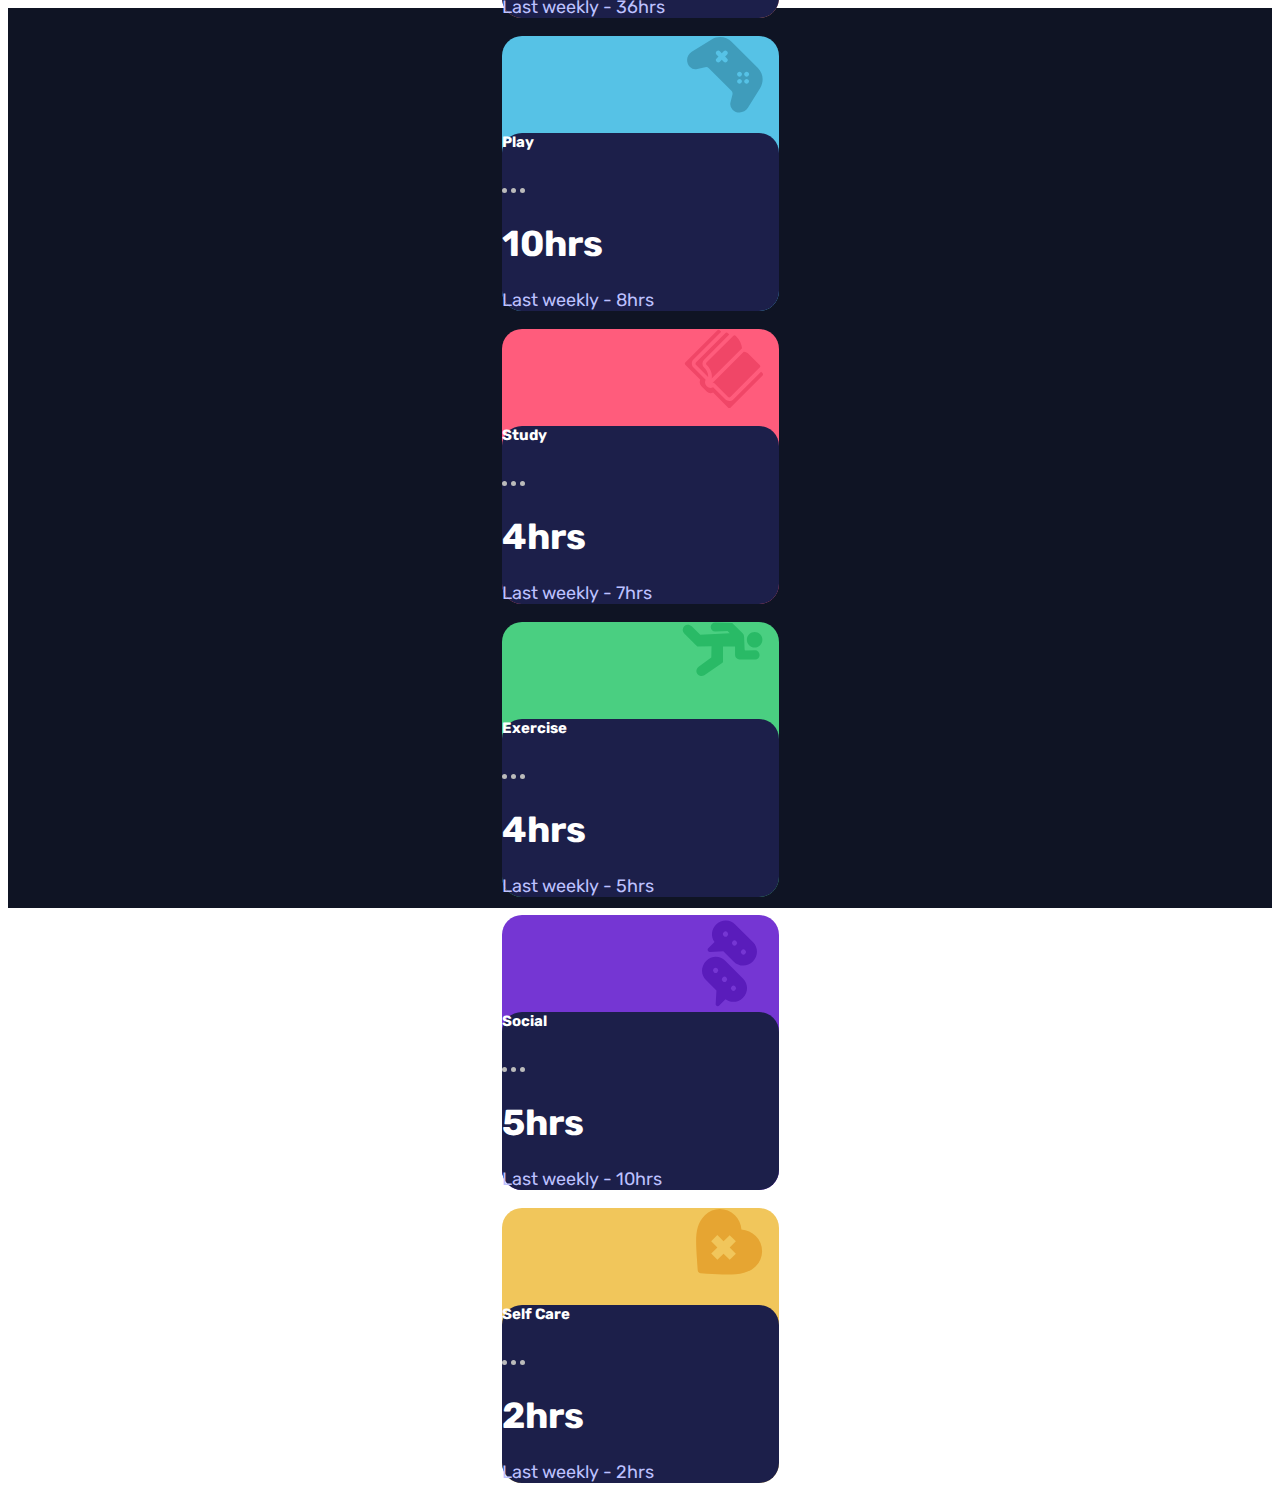
==== commit 628d5f11: "feat: using data.json to dynamic data" ====
--- a/time-tracking-dashboard-main/index.html
+++ b/time-tracking-dashboard-main/index.html
@@ -50,7 +50,7 @@
 							<div
 								class="d-flex flex-sm-column p-sm-4 justify-content-sm-between rounded-card bg-dark-blue card-content">
 								<div class="d-flex justify-content-between align-items-center">
-									<h5 class="my-auto">Work</h5>
+									<h5 class="my-auto title">Work</h5>
 									<div class="items-center ">
 										<span class=" dot"></span>
 										<span class="dot"></span>
@@ -59,7 +59,7 @@
 								</div>
 								<div class="mt-sm-3">
 									<h1 class="display-3 current">32hrs</h1>
-									<p class="opacity-50 text-pale-blue">Last week - <span class="previous">36hrs</span>
+									<p class="opacity-50 text-pale-blue previous">Last week - 36 hrs
 									</p>
 								</div>
 							</div>
@@ -73,7 +73,7 @@
 							<div
 								class="d-flex flex-sm-column p-sm-4 justify-content-sm-between rounded-card bg-dark-blue card-content">
 								<div class="d-flex justify-content-between align-items-center">
-									<h5 class="my-auto">Work</h5>
+									<h5 class=" title">Work</h5>
 									<div class="items-center ">
 										<span class=" dot"></span>
 										<span class="dot"></span>
@@ -82,7 +82,7 @@
 								</div>
 								<div class="mt-sm-3">
 									<h1 class="display-3 current">32hrs</h1>
-									<p class="opacity-50 text-pale-blue">Last week - <span class="previous">36hrs</span>
+									<p class="opacity-50 text-pale-blue previous">Last week - 36 hrs
 									</p>
 								</div>
 							</div>
@@ -96,7 +96,7 @@
 							<div
 								class="d-flex flex-sm-column p-sm-4 justify-content-sm-between rounded-card bg-dark-blue card-content">
 								<div class="d-flex justify-content-between align-items-center">
-									<h5 class="my-auto">Work</h5>
+									<h5 class="my-auto title">Work</h5>
 									<div class="items-center ">
 										<span class=" dot"></span>
 										<span class="dot"></span>
@@ -105,7 +105,7 @@
 								</div>
 								<div class="mt-sm-3">
 									<h1 class="display-3 current">32hrs</h1>
-									<p class="opacity-50 text-pale-blue">Last week - <span class="previous">36hrs</span>
+									<p class="opacity-50 text-pale-blue previous">Last week - 36 hrs
 									</p>
 								</div>
 							</div>
@@ -119,7 +119,7 @@
 							<div
 								class="d-flex flex-sm-column p-sm-4 justify-content-sm-between rounded-card bg-dark-blue card-content">
 								<div class="d-flex justify-content-between align-items-center">
-									<h5 class="my-auto">Work</h5>
+									<h5 class="my-auto title">Work</h5>
 									<div class="items-center ">
 										<span class=" dot"></span>
 										<span class="dot"></span>
@@ -128,7 +128,7 @@
 								</div>
 								<div class="mt-sm-3">
 									<h1 class="display-3 current">32hrs</h1>
-									<p class="opacity-50 text-pale-blue">Last week - <span class="previous">36hrs</span>
+									<p class="opacity-50 text-pale-blue previous">Last week - 36 hrs
 									</p>
 								</div>
 							</div>
@@ -142,7 +142,7 @@
 							<div
 								class="d-flex flex-sm-column p-sm-4 justify-content-sm-between rounded-card bg-dark-blue card-content">
 								<div class="d-flex justify-content-between align-items-center">
-									<h5 class="my-auto">Work</h5>
+									<h5 class="my-auto title">Work</h5>
 									<div class="items-center ">
 										<span class=" dot"></span>
 										<span class="dot"></span>
@@ -151,7 +151,7 @@
 								</div>
 								<div class="mt-sm-3">
 									<h1 class="display-3 current">32hrs</h1>
-									<p class="opacity-50 text-pale-blue">Last week - <span class="previous">36hrs</span>
+									<p class="opacity-50 text-pale-blue previous">Last week - 36 hrs
 									</p>
 								</div>
 							</div>
@@ -165,7 +165,7 @@
 							<div
 								class="d-flex flex-sm-column p-sm-4 justify-content-sm-between rounded-card bg-dark-blue card-content">
 								<div class="d-flex justify-content-between align-items-center">
-									<h5 class="my-auto">Work</h5>
+									<h5 class="my-auto title">Work</h5>
 									<div class="items-center ">
 										<span class=" dot"></span>
 										<span class="dot"></span>
@@ -174,7 +174,7 @@
 								</div>
 								<div class="mt-sm-3">
 									<h1 class="display-3 current">32hrs</h1>
-									<p class="opacity-50 text-pale-blue">Last week - <span class="previous">36hrs</span>
+									<p class="opacity-50 text-pale-blue previous">Last week - 36 hrs
 									</p>
 								</div>
 							</div>
@@ -187,6 +187,7 @@
 	<script src="https://cdn.jsdelivr.net/npm/bootstrap@5.1.1/dist/js/bootstrap.bundle.min.js"
 		integrity="sha384-/bQdsTh/da6pkI1MST/rWKFNjaCP5gBSY4sEBT38Q/9RBh9AH40zEOg7Hlq2THRZ" crossorigin="anonymous">
 	</script>
+	<script src="app.js" type="text/javascript"></script>
 </body>
 
 </html>--- a/time-tracking-dashboard-main/style.css
+++ b/time-tracking-dashboard-main/style.css
@@ -85,8 +85,19 @@
 	opacity: 50%;
 }
 
+.nav-link:focus {
+	opacity: 100%;
+	color: hsl(236, 100%, 87%);
+}
+
+.nav-link:hover {
+	opacity: 100%;
+	color: hsl(236, 100%, 87%);
+}
+
 .nav-link-active {
 	opacity: 100%;
+	color: hsl(236, 100%, 87%);
 }
 
 .bg-card {
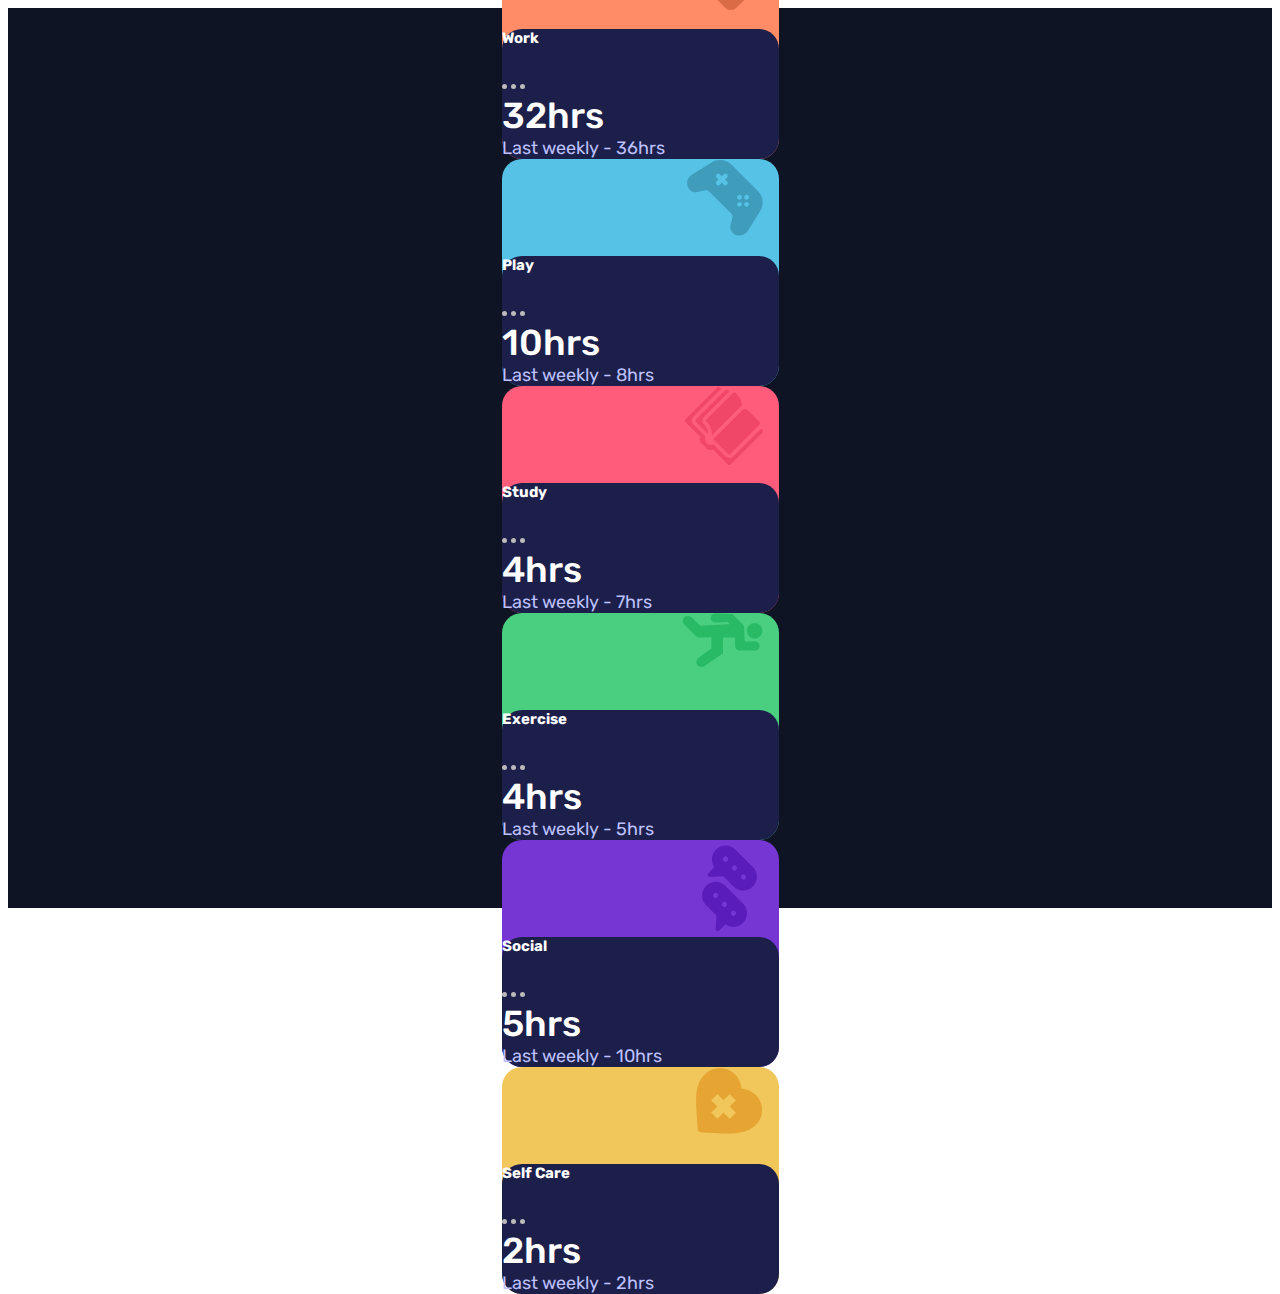
==== commit 0b7cb884: "style : responsive display" ====
--- a/time-tracking-dashboard-main/index.html
+++ b/time-tracking-dashboard-main/index.html
@@ -11,14 +11,15 @@
 		integrity="sha384-F3w7mX95PdgyTmZZMECAngseQB83DfGTowi0iMjiWaeVhAn4FJkqJByhZMI3AhiU" crossorigin="anonymous">
 	<link rel="stylesheet" href="style.css">
 
-	<title>Hello, world!</title>
+	<title>Time Tracking Dashboard</title>
 </head>
 
 <body>
-	<section class="bg-very-dark-blue center-item">
+	<section class="bg-very-dark-blue center-item time-track-section">
 		<div class="container g-0 row">
-			<div class="col-sm-3 rounded-card bg-dark-blue">
-				<div class=" d-flex flex-sm-column p-sm-5 justify-content-sm-between rounded-card bg-blue">
+			<div class="col-md-3 rounded-card bg-dark-blue">
+				<div
+					class="p-4 d-flex flex-md-column p-sm-5 justify-content-md-between justify-content-center rounded-card bg-blue align-items-center align-items-md-start">
 					<img src="images/image-jeremy.png" alt="" class="img-card">
 					<div class="my-sm-4">
 						<p class="mb-0 text-pale-blue">Report For</p>
@@ -27,7 +28,7 @@
 
 				</div>
 				<div class="bg-dark-blue p-sm-3 rounded-card">
-					<ul class="nav flex-column">
+					<ul class="nav flex-sm-column">
 						<li class="nav-item">
 							<a class="nav-link" aria-current="page" href="#">Daily</a>
 						</li>
@@ -41,14 +42,14 @@
 				</div>
 			</div>
 			<div class="col-sm-9">
-				<div class="px-4 row g-sm-4">
+				<div class="py-4 px-sm-4 row g-sm-4 g-4">
 					<div class="col-sm-4">
 						<div class="bg-light-red rounded-card">
 							<div class="bg-card">
 								<img src="images/icon-work.svg" alt="" class="icon-card">
 							</div>
 							<div
-								class="d-flex flex-sm-column p-sm-4 justify-content-sm-between rounded-card bg-dark-blue card-content">
+								class="p-4 d-flex flex-column justify-content-between rounded-card bg-dark-blue card-content">
 								<div class="d-flex justify-content-between align-items-center">
 									<h5 class="my-auto title">Work</h5>
 									<div class="items-center ">
@@ -57,7 +58,7 @@
 										<span class="dot"></span>
 									</div>
 								</div>
-								<div class="mt-sm-3">
+								<div class="mt-3 hrs">
 									<h1 class="display-3 current">32hrs</h1>
 									<p class="opacity-50 text-pale-blue previous">Last week - 36 hrs
 									</p>
@@ -71,16 +72,16 @@
 								<img src="images/icon-play.svg" alt="" class="icon-card">
 							</div>
 							<div
-								class="d-flex flex-sm-column p-sm-4 justify-content-sm-between rounded-card bg-dark-blue card-content">
+								class="p-4 d-flex flex-column justify-content-between rounded-card bg-dark-blue card-content">
 								<div class="d-flex justify-content-between align-items-center">
-									<h5 class=" title">Work</h5>
+									<h5 class="my-auto title">Work</h5>
 									<div class="items-center ">
 										<span class=" dot"></span>
 										<span class="dot"></span>
 										<span class="dot"></span>
 									</div>
 								</div>
-								<div class="mt-sm-3">
+								<div class="mt-3 hrs">
 									<h1 class="display-3 current">32hrs</h1>
 									<p class="opacity-50 text-pale-blue previous">Last week - 36 hrs
 									</p>
@@ -94,7 +95,7 @@
 								<img src="images/icon-study.svg" alt="" class="icon-card">
 							</div>
 							<div
-								class="d-flex flex-sm-column p-sm-4 justify-content-sm-between rounded-card bg-dark-blue card-content">
+								class="p-4 d-flex flex-column justify-content-between rounded-card bg-dark-blue card-content">
 								<div class="d-flex justify-content-between align-items-center">
 									<h5 class="my-auto title">Work</h5>
 									<div class="items-center ">
@@ -103,7 +104,7 @@
 										<span class="dot"></span>
 									</div>
 								</div>
-								<div class="mt-sm-3">
+								<div class="mt-3 hrs">
 									<h1 class="display-3 current">32hrs</h1>
 									<p class="opacity-50 text-pale-blue previous">Last week - 36 hrs
 									</p>
@@ -117,7 +118,7 @@
 								<img src="images/icon-exercise.svg" alt="" class="icon-card">
 							</div>
 							<div
-								class="d-flex flex-sm-column p-sm-4 justify-content-sm-between rounded-card bg-dark-blue card-content">
+								class="p-4 d-flex flex-column justify-content-between rounded-card bg-dark-blue card-content">
 								<div class="d-flex justify-content-between align-items-center">
 									<h5 class="my-auto title">Work</h5>
 									<div class="items-center ">
@@ -126,7 +127,7 @@
 										<span class="dot"></span>
 									</div>
 								</div>
-								<div class="mt-sm-3">
+								<div class="mt-3 hrs">
 									<h1 class="display-3 current">32hrs</h1>
 									<p class="opacity-50 text-pale-blue previous">Last week - 36 hrs
 									</p>
@@ -140,7 +141,7 @@
 								<img src="images/icon-social.svg" alt="" class="icon-card">
 							</div>
 							<div
-								class="d-flex flex-sm-column p-sm-4 justify-content-sm-between rounded-card bg-dark-blue card-content">
+								class="p-4 d-flex flex-column justify-content-between rounded-card bg-dark-blue card-content">
 								<div class="d-flex justify-content-between align-items-center">
 									<h5 class="my-auto title">Work</h5>
 									<div class="items-center ">
@@ -149,7 +150,7 @@
 										<span class="dot"></span>
 									</div>
 								</div>
-								<div class="mt-sm-3">
+								<div class="mt-3 hrs">
 									<h1 class="display-3 current">32hrs</h1>
 									<p class="opacity-50 text-pale-blue previous">Last week - 36 hrs
 									</p>
@@ -163,7 +164,7 @@
 								<img src="images/icon-self-care.svg" alt="" class="icon-card">
 							</div>
 							<div
-								class="d-flex flex-sm-column p-sm-4 justify-content-sm-between rounded-card bg-dark-blue card-content">
+								class="p-4 d-flex flex-column justify-content-between rounded-card bg-dark-blue card-content">
 								<div class="d-flex justify-content-between align-items-center">
 									<h5 class="my-auto title">Work</h5>
 									<div class="items-center ">
@@ -172,7 +173,7 @@
 										<span class="dot"></span>
 									</div>
 								</div>
-								<div class="mt-sm-3">
+								<div class="mt-3 hrs">
 									<h1 class="display-3 current">32hrs</h1>
 									<p class="opacity-50 text-pale-blue previous">Last week - 36 hrs
 									</p>
--- a/time-tracking-dashboard-main/style.css
+++ b/time-tracking-dashboard-main/style.css
@@ -124,4 +124,51 @@
 	background-color: #bbb;
 	border-radius: 50%;
 	display: inline-block;
+}
+
+.time-track-section {
+	min-height: 100vh;
+}
+
+.display-3 {
+	font-weight: 500;
+	margin: auto 0;
+}
+
+p {
+	margin: auto 0;
+}
+
+@media only screen and (max-width: 768px) {
+	.time-track-section {
+		justify-content: center;
+		align-items: center;
+		padding: 1rem;
+		height: 100%;
+	}
+
+	.img-card {
+		height: 60px;
+		width: 60px;
+		margin-right: 0.5rem;
+	}
+
+	.display-4 {
+		font-size: 1.75rem;
+	}
+
+	.nav {
+		display: flex;
+		justify-content: center;
+	}
+
+	.hrs {
+		display: flex;
+		justify-content: space-between;
+		/* align-items: center; */
+	}
+
+	.display-3 {
+		font-size: 1.75rem;
+	}
 }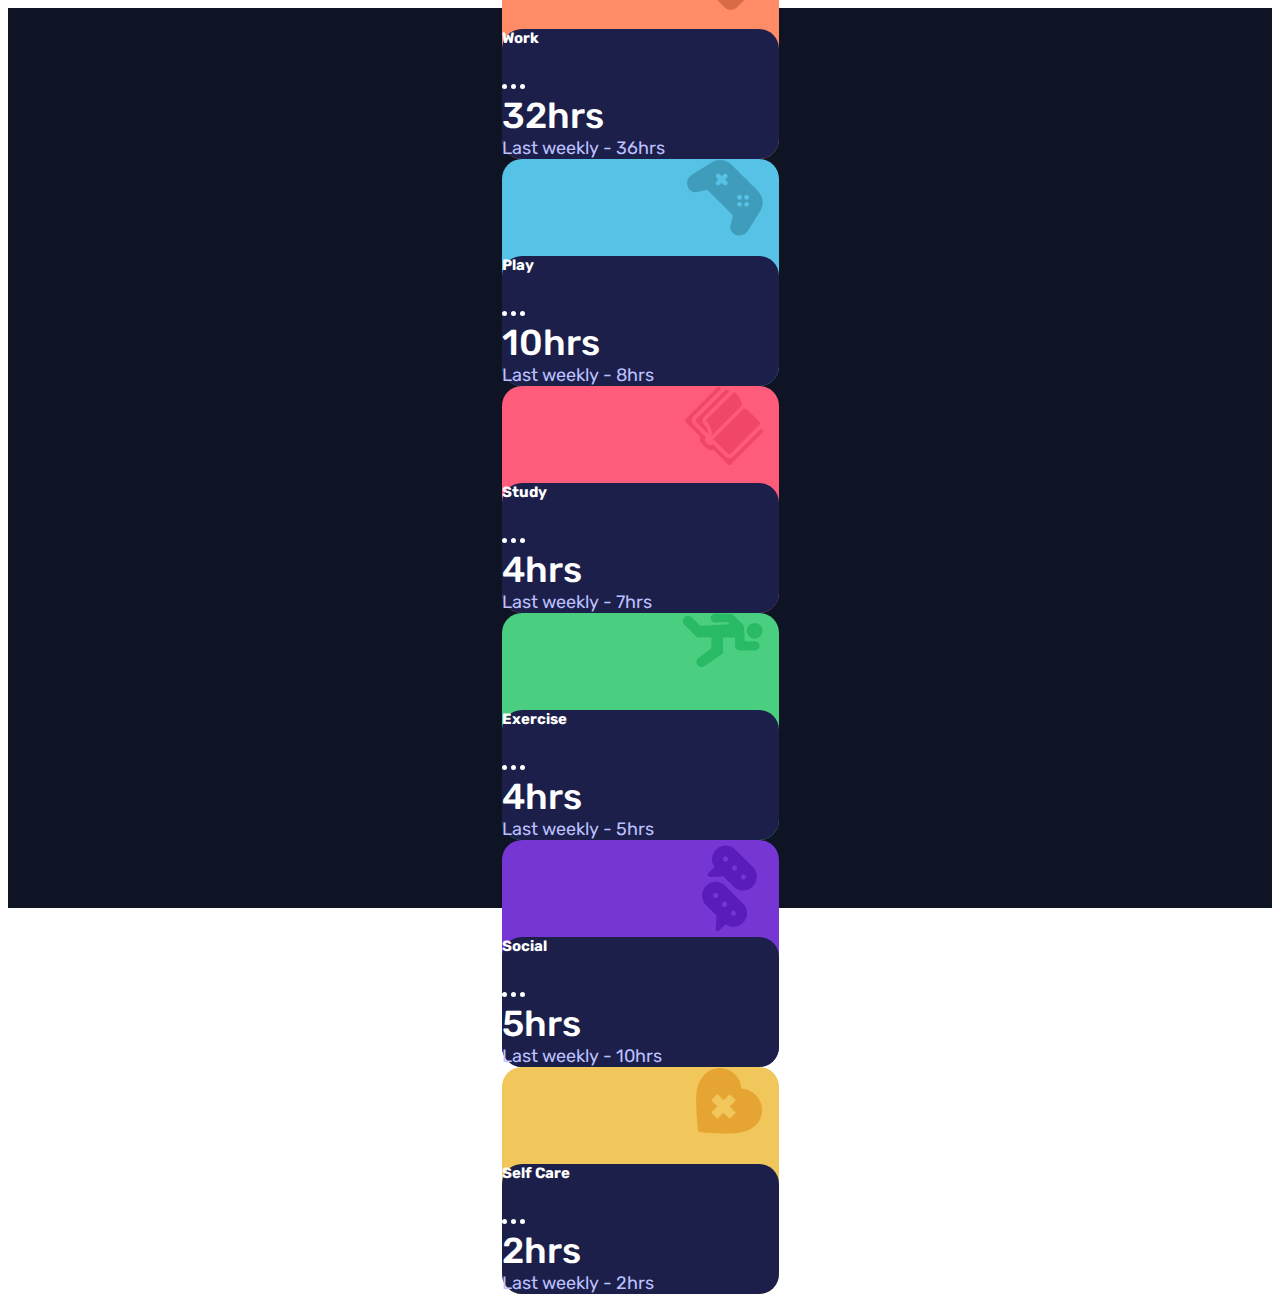
==== commit 96e7634a: "fix : fix bug nav-link in mobile version" ====
--- a/time-tracking-dashboard-main/index.html
+++ b/time-tracking-dashboard-main/index.html
@@ -44,7 +44,7 @@
 			<div class="col-sm-9">
 				<div class="py-4 px-sm-4 row g-sm-4 g-4">
 					<div class="col-sm-4">
-						<div class="bg-light-red rounded-card">
+						<div class="bg-light-red rounded-card card-container">
 							<div class="bg-card">
 								<img src="images/icon-work.svg" alt="" class="icon-card">
 							</div>
--- a/time-tracking-dashboard-main/style.css
+++ b/time-tracking-dashboard-main/style.css
@@ -115,15 +115,20 @@
 .card-content {
 	position: relative;
 	z-index: 11;
+	cursor: pointer;
+}
 
+.card-content:hover {
+	background: hsl(235, 45%, 61%);
 }
 
 .dot {
 	height: 5px;
 	width: 5px;
-	background-color: #bbb;
+	background-color: #fff;
 	border-radius: 50%;
 	display: inline-block;
+	cursor: pointer;
 }
 
 .time-track-section {
@@ -138,6 +143,7 @@
 p {
 	margin: auto 0;
 }
+
 
 @media only screen and (max-width: 768px) {
 	.time-track-section {
@@ -160,6 +166,7 @@
 	.nav {
 		display: flex;
 		justify-content: center;
+		padding: 0.5rem;
 	}
 
 	.hrs {
